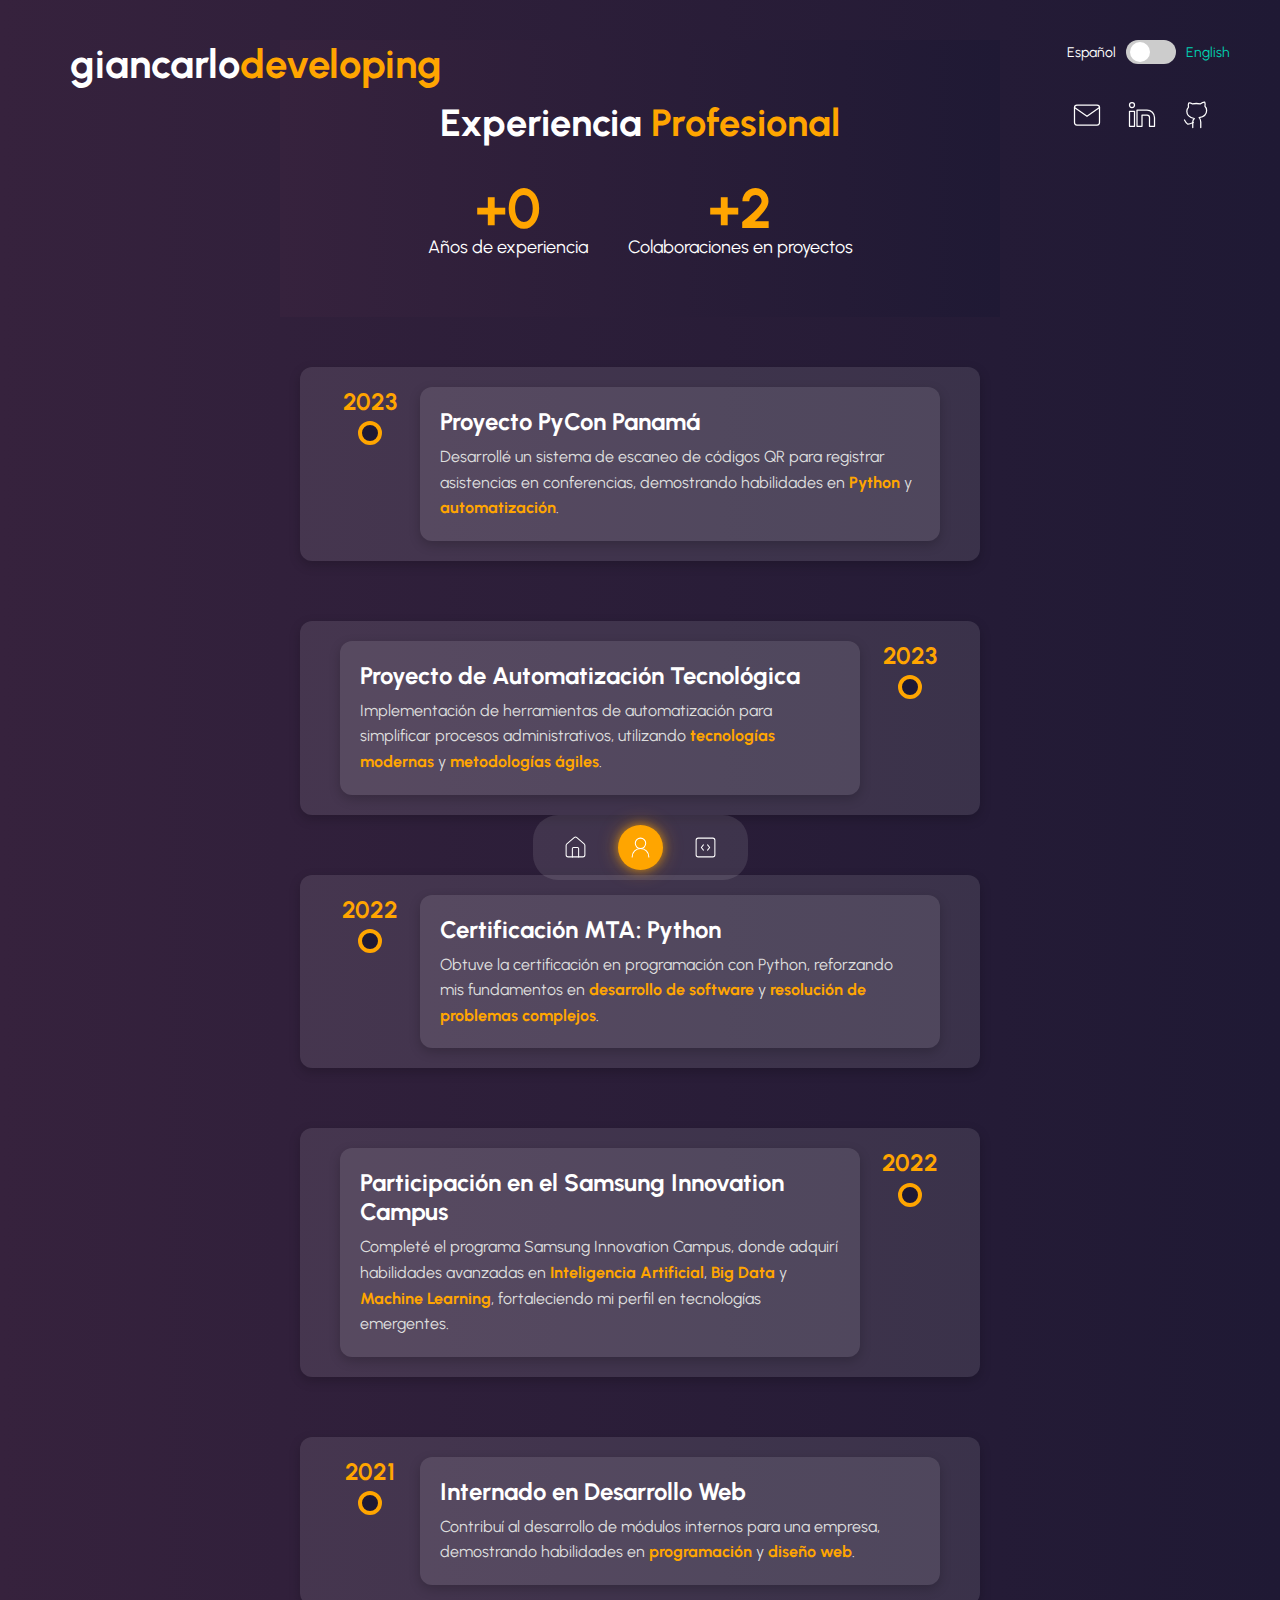
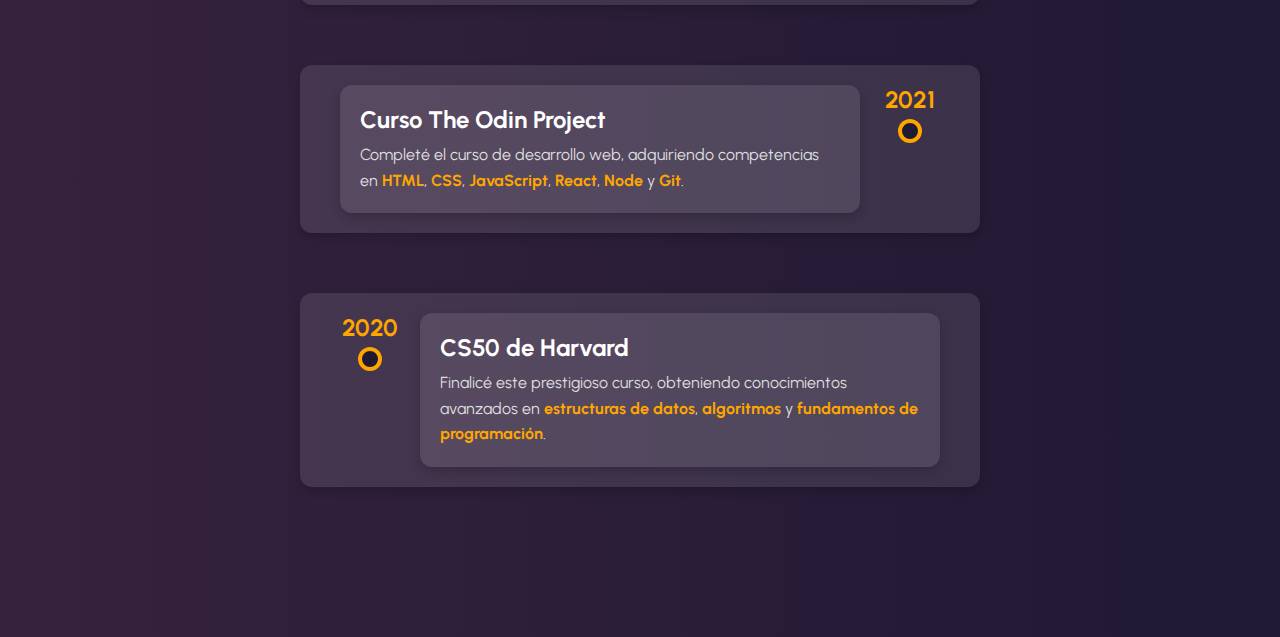
==== about.html @ 2134fd84 "portafolio completo" ====
<!DOCTYPE html>
<html lang="es">
  <head>
    <meta charset="utf-8" />
    <meta content="width=device-width, initial-scale=1.0" name="viewport" />
    <title>About | Giancarlo Santillana</title>
    <link
      href="https://fonts.googleapis.com/css2?family=Urbanist:wght@400;700&display=swap"
      rel="stylesheet"
    />
    <link href="styles.css" rel="stylesheet" />
    <style>
      .destacar-word {
        color: #ffa500;
      }
      
    </style>
  </head>
  <body>
    <!-- Encabezado -->
    <header>
      <div class="logo">
        <a class="logo-link" href="index.html">
          <span class="logo-white">giancarlo</span
          ><span class="logo-orange">developing</span>
        </a>
      </div>
      <div class="social-icons">
        <!-- Icono de Email -->
        <a href="mailto:santillanagiancarlo50@gmail.com" target="_blank">
          <svg
            fill="none"
            height="30"
            stroke="currentColor"
            stroke-linecap="round"
            stroke-linejoin="round"
            stroke-width="1"
            viewbox="0 0 24 24"
            width="30"
            xmlns="http://www.w3.org/2000/svg"
          >
            <path
              d="M4 4h16a2 2 0 0 1 2 2v12a2 2 0 0 1-2 2H4a2 2 0 0 1-2-2V6a2 2 0 0 1 2-2z"
            ></path>
            <polyline points="22,6 12,13 2,6"></polyline>
          </svg>
        </a>
        <!-- Icono de LinkedIn -->
        <a
          href="https://www.linkedin.com/in/giancarlo-santillana"
          target="_blank"
        >
          <svg
            fill="none"
            height="30"
            stroke="currentColor"
            stroke-linecap="round"
            stroke-linejoin="round"
            stroke-width="1"
            viewbox="0 0 24 24"
            width="30"
            xmlns="http://www.w3.org/2000/svg"
          >
            <path
              d="M16 8a6 6 0 0 1 6 6v7h-4v-7a2 2 0 0 0-2-2h-4v9H8V8h8z"
            ></path>
            <rect height="12" width="4" x="2" y="9"></rect>
            <circle cx="4" cy="4" r="2"></circle>
          </svg>
        </a>
        <!-- Icono de GitHub -->
        <a href="https://github.com/Giancarlo174" target="_blank">
          <svg
            fill="none"
            height="30"
            stroke="currentColor"
            stroke-linecap="round"
            stroke-linejoin="round"
            stroke-width="1"
            viewbox="0 0 24 24"
            width="30"
            xmlns="http://www.w3.org/2000/svg"
          >
            <path
              d="M15 22v-4.4a4.8 4.8 0 0 0-1.3-3.5c3-0.6 6-2.6 6-5.8 0-1.27-0.48-2.43-1.35-3.28a5.25 5.25 0 0 0-.15-3.25s-1.13-0.4-3.7 1.4a12.94 12.94 0 0 0-6.1 0C6.48 2.07 5.35 2.5 5.35 2.5a5.25 5.25 0 0 0-.15 3.25A5.25 5.25 0 0 0 3.85 9c0 3.2 3 5.2 6 5.8-0.75 0.7-1.25 1.7-1.25 2.85v4.4"
            ></path>
            <path d="M9 18c-4.51 2-5 2-7-2"></path>
          </svg>
        </a>
      </div>
      <div class="language-switch">
        <span class="spanish">Español</span>
        <label class="switch">
          <input id="language-toggle" type="checkbox" />
          <span class="slider"></span>
        </label>
        <span class="english">English</span>
      </div>
    </header>
    <!-- Contenido Principal -->
    <main class="main-content">
      <!-- Sección del encabezado -->
      <section id="about-header">
        <h1>Experiencia <span class="highlight">Profesional</span></h1>
        <div class="stats">
          <div class="stat-item">
            <span id="yearsExperience" class="stat-number">+0</span>
            <p>Años de experiencia</p>
          </div>
          <div class="stat-item">
            <span id="projects" class="stat-number">+0</span>
            <p>Colaboraciones en proyectos</p>
          </div>
        </div>
      </section>
      <!-- Línea de tiempo -->
      <section id="timeline">
        <div class="timeline-item">
          <div class="timeline-date">2023</div>
          <div class="timeline-content">
            <h2>Proyecto PyCon Panamá</h2>
            <p>
              Desarrollé un sistema de escaneo de códigos QR para registrar asistencias en conferencias, demostrando habilidades en <span class="destacar-word"><strong>Python</strong></span> y <span class="destacar-word"><strong>automatización</strong></span>.
            </p>
          </div>
        </div>
        <div class="timeline-item">
          <div class="timeline-date">2023</div>
          <div class="timeline-content">
            <h2>Proyecto de Automatización Tecnológica</h2>
            <p>
              Implementación de herramientas de automatización para simplificar procesos administrativos, utilizando <span class="destacar-word"><strong>tecnologías modernas</strong> </span> y <span class="destacar-word"><strong>metodologías ágiles</strong></span>.
            </p>
          </div>
        </div>
        <div class="timeline-item">
          <div class="timeline-date">2022</div>
          <div class="timeline-content">
            <h2>Certificación MTA: Python</h2>
            <p>
              Obtuve la certificación en programación con Python, reforzando mis fundamentos en <span class="destacar-word"><strong>desarrollo de software</strong></span> y <span class="destacar-word"><strong>resolución de problemas complejos</strong></span>.
            </p>
          </div>
        </div>
        <div class="timeline-item">
          <div class="timeline-date">2022</div>
          <div class="timeline-content">
            <h2>Participación en el Samsung Innovation Campus</h2>
            <p>
             Completé el programa Samsung Innovation Campus, donde adquirí habilidades avanzadas en <span class="destacar-word"><strong>Inteligencia Artificial</strong></span>, <span class="destacar-word"><strong>Big Data</strong></span> y <span class="destacar-word"><strong>Machine Learning</strong></span>, fortaleciendo mi perfil en tecnologías emergentes.
            </p>
          </div>
        </div>
        <div class="timeline-item">
          <div class="timeline-date">2021</div>
          <div class="timeline-content">
            <h2>Internado en Desarrollo Web</h2>
            <p>
              Contribuí al desarrollo de módulos internos para una empresa, demostrando habilidades en <span class="destacar-word"><strong>programación</strong></span> y <span class="destacar-word"><strong>diseño web</strong></span>.
            </p>
          </div>
        </div>
        <div class="timeline-item">
          <div class="timeline-date">2021</div>
          <div class="timeline-content">
            <h2>Curso The Odin Project</h2>
            <p>
              Completé el curso de desarrollo web, adquiriendo competencias en <span class="destacar-word"><strong>HTML</strong></span>, <span class="destacar-word"><strong>CSS</strong></span>, <span class="destacar-word"><strong>JavaScript</strong></span>, <span class="destacar-word"><strong>React</strong></span>, <span class="destacar-word"><strong>Node</strong></span> y <span class="destacar-word"><strong>Git</strong></span>.
            </p>
          </div>
        </div>
        <div class="timeline-item">
          <div class="timeline-date">2020</div>
          <div class="timeline-content">
            <h2>CS50 de Harvard</h2>
            <p>
              Finalicé este prestigioso curso, obteniendo conocimientos avanzados en <span class="destacar-word"><strong>estructuras de datos</strong></span>, <span class="destacar-word"><strong>algoritmos</strong></span> y <span class="destacar-word"><strong>fundamentos de programación</strong></span>.
            </p>
          </div>
        </div>
      </section>
      
    </main>
    <!-- Pie de página -->
    <footer class="navigation-icons">
      <!-- Icono de Casa -->
      <a href="index.html">
        <svg
          fill="none"
          height="25"
          stroke="#fff"
          stroke-linecap="round"
          stroke-linejoin="round"
          stroke-width="1"
          viewbox="0 0 24 24"
          width="25"
          xmlns="http://www.w3.org/2000/svg"
        >
          <path d="M15 21v-8a1 1 0 0 0-1-1h-4a1 1 0 0 0-1 1v8"></path>
          <path
            d="M3 10a2 2 0 0 1 .709-1.528l7-5.999a2 2 0 0 1 2.582 0l7 5.999A2 2 0 0 1 21 10v9a2 2 0 0 1-2 2H5a2 2 0 0 1-2-2z"
          ></path>
        </svg>
      </a>
      <!-- Icono de Persona -->
      <a href="about.html" class="active">
        <svg
          class="lucide lucide-user-round"
          fill="none"
          height="25"
          stroke="#fff"
          stroke-linecap="round"
          stroke-linejoin="round"
          stroke-width="1"
          viewbox="0 0 24 24"
          width="25"
          xmlns="http://www.w3.org/2000/svg"
        >
          <circle cx="12" cy="8" r="5"></circle>
          <path d="M20 21a8 8 0 0 0-16 0"></path>
        </svg>
      </a>
     
      <!-- Icono de Código (<> simbolizando desarrollo) -->
      <a href="projects.html">
        <svg
          class="lucide lucide-square-code"
          fill="none"
          height="25"
          stroke="#fff"
          stroke-linecap="round"
          stroke-linejoin="round"
          stroke-width="1"
          viewbox="0 0 24 24"
          width="25"
          xmlns="http://www.w3.org/2000/svg"
        >
          <path d="M10 9.5 8 12l2 2.5"></path>
          <path d="M14 9.5 16 12l-2 2.5"></path>
          <rect height="18" rx="2" width="18" x="3" y="3"></rect>
        </svg>
      </a>
    </footer>

    <!-- Script para animar números -->
    <script>
      function animateValue(id, start, end, duration) {
        const element = document.getElementById(id);
        const range = end - start;
        const stepTime = Math.abs(Math.floor(duration / range));
        let current = start;
        const increment = end > start ? 1 : -1;
        const timer = setInterval(() => {
          current += increment;
          element.textContent = `+${current}`; 
          if (current === end) {
            clearInterval(timer);
          }
        }, stepTime);
      }

      window.onload = () => {
        animateValue("yearsExperience", 0, 2, 1500);
        animateValue("projects", 0, 5, 1500);
      };
    </script>
  </body>
</html>
---- styles.css ----
/* styles.css */

* {
    margin: 0;
    padding: 0;
    box-sizing: border-box;
}

body {
    font-family: 'Urbanist', sans-serif;
    color: #fff;
    background: linear-gradient(to left, #1f1934, #36223D); /* Agrega un color un poco más claro a la derecha */
    display: flex;
    flex-direction: column;
    align-items: center;
    justify-content: center;
    min-height: 100vh;
    overflow: hidden;
    overflow-y: auto;
}

/* Header styles */
header {
    position: absolute;
    top: 20px;
    width: 100%;
    display: flex;
    justify-content: space-between;
    padding: 0 50px;
}

.logo {
    font-size: 40px; /* Ajusta el tamaño del logo */
    font-weight: bold;
    display: flex;
    align-items: center;
    margin: 20px 20px;
}

.logo-white {
    color: #ffffff; /* Blanco */
}

.logo-orange {
    color: #ffa500; /* Naranja */
}

.logo-link {
    text-decoration: none; /* Elimina el subrayado */
    color: inherit; /* Mantiene el color de los textos dentro del logo */
}

.logo-link:hover {
    opacity: 0.8; /* Opcional: un pequeño efecto al pasar el mouse */
}


/* Background Decoration */
body::before {
    content: "";
    position: absolute;
    top: 0;
    left: 0;
    width: 100%;
    height: 100%;
    background-image: url('path/to/your/background.png'); /* Imagen de fondo decorativo */
    background-size: cover;
    opacity: 0.1;
    pointer-events: none;
}

/* Profile image and animation container */
.profile-container {
    display: flex;
    align-items: center;
    gap: 50px;
    margin-top: 30px; /* Ajustado para dar más espacio */
}

.profile-image {
    width: 220px;
    height: 220px;
    border-radius: 50%;
    overflow: hidden;
    border: 4px solid #ffa500;
}

.profile-image img {
    width: 100%;
    height: 100%;
    object-fit: cover;
    border-radius: 50%;
}

.main-text {
    max-width: 600px;
    text-align: center;
    margin: auto;
    display: flex;
    flex-direction: column;
    align-items: center;
}

.main-text h1 {
    font-size: 40px;
    line-height: 1.2; /* Asegura que las líneas estén más cerca */
    margin-bottom: 15px;

}

.main-text h1 span {
    color: #ffa500;
}

.main-text p {
    margin-top: 15px;
    font-size: 20px;
    line-height: 1.5;
    max-width: 450px;
    text-align: center; /* Centra el párrafo */
}

.buttons {
    margin-top: 50px;
}

/* Ajustar margen entre botones */
.buttons a {
    margin-right: 20px; /* Espacio entre botones */
}

/* Estilo general para botones */
.btn {
    text-decoration: none;
    padding: 12px 35px; /* Padding unificado */
    font-size: 18px;
    border-radius: 10px;
    font-weight: bold;
    transition: background-color 0.3s ease, color 0.3s ease, box-shadow 0.3s ease;
    box-shadow: 0 4px 10px rgba(0, 0, 0, 0.1); /* Sombra */
}

/* Estilo para el botón de "My projects" */
.btn-projects {
    color: #ffffff;
    border: 2px solid #ffffff;
    background-color: transparent;
    padding: 10px 30px;
    font-weight: bold;
    transition: background-color 0.3s ease, color 0.3s ease, box-shadow 0.3s ease;
}

.btn-projects:hover {
    color: #1f1934;
    background-color: #ffffff; /* Fondo blanco al hacer hover */
    box-shadow: 0 0 15px rgba(255, 255, 255, 0.6); /* Efecto de resplandor */
}

/* Estilo para el botón de "Contact me" */
.btn-contact {
    color: #ffa500;
    border: 2px solid #ffa500;
    background-color: transparent;
    padding: 10px 30px;
    font-weight: bold;
    transition: background-color 0.3s ease, color 0.3s ease, box-shadow 0.3s ease;
}

.btn-contact:hover {
    color: #1f1934;
    background-color: #ffa500; /* Fondo naranja al hacer hover */
    box-shadow: 0 0 15px rgba(255, 165, 0, 0.6); /* Efecto de resplandor en naranja */
}




/* Estilos para los iconos de navegación */
.navigation-icons {
    position: fixed;
    bottom: 20px;
    width: auto;
    padding: 10px 20px;
    display: flex;
    justify-content: center;
    gap: 20px;
    background-color: rgba(255, 255, 255, 0.1); /* Fondo semitransparente */
    border-radius: 25px;
    transition: background-color 0.3s;
}

.navigation-icons a {
    color: #ffffff;
    font-size: 24px; 
    text-decoration: none;
    display: flex;
    align-items: center;
    justify-content: center;
    padding: 10px;
    border-radius: 50%;
    transition: box-shadow 0.3s ease, background-color 0.3s ease;
}

/* Efecto de resplandor naranja en el icono activo */
.navigation-icons a.active,
.navigation-icons a:hover {
    background-color: #ffa500; /* Fondo naranja */
    color: #1f1934; /* Color del icono en el fondo naranja */
    box-shadow: 0 0 10px rgba(255, 165, 0, 0.6), 0 0 20px rgba(255, 165, 0, 0.4);
}

.social-icons {
    display: flex;
    gap: 25px; /* Espacio entre los iconos */
    position: absolute;
    right: 68px; /* Ajusta el espacio desde el borde derecho */
    top: 80px; /* Ajusta el espacio desde el borde superior */
}

.social-icons a {
    font-size: 24px;
    text-decoration: none;
    color: #fff;
    transition: color 0.3s ease, filter 0.3s ease;
}

.social-icons a:hover {
    color: #ffa500; /* Cambia el color del ícono al naranja */
    filter: drop-shadow(0 0 5px rgba(255, 165, 0, 0.6)) drop-shadow(0 0 10px rgba(255, 165, 0, 0.4)); /* Resplandor sin fondo */
}


#particles-js {
    position: absolute;
    width: 100%;
    height: 100%;
    z-index: -1;
    top: 0;
    left: 0;
}


/* Estilo de texto dinámico */
#dynamic-text.highlight {
    color: #ffa500;
    border-right: 2px solid #ffa500;
    animation: blink 0.7s steps(2, start) infinite;
    display: inline-block; /* Asegura que el texto dinámico esté alineado */
}

/* Efecto de parpadeo del cursor */
@keyframes blink {
    from { border-color: #ffa500; }
    to { border-color: transparent; }
}

/* Contenedor del interruptor */
.language-switch {
  position: absolute;
  top: 20px; /* Ajusta según sea necesario */
  right: 50px; /* Ajusta según sea necesario */
  display: flex;
  align-items: center;
  gap: 10px;
  font-size: 14px;
  color: #00d1b2; /* Color del texto */
}

.language-switch .spanish{
    color: #fff; /* Color del texto en español */
}


/* Estilos del interruptor */
.switch {
  position: relative;
  display: inline-block;
  width: 50px;
  height: 24px;
}

.switch input {
  opacity: 0;
  width: 0;
  height: 0;
}

.slider {
  position: absolute;
  cursor: pointer;
  top: 0;
  left: 0;
  right: 0;
  bottom: 0;
  background-color: #ccc;
  transition: .4s;
  border-radius: 24px;
}

.slider:before {
  position: absolute;
  content: "";
  height: 20px;
  width: 20px;
  left: 4px;
  bottom: 2px;
  background-color: white;
  transition: .4s;
  border-radius: 50%;
}

input:checked + .slider {
  background-color: #00d1b2;
}

input:checked + .slider:before {
  transform: translateX(26px);
}

/* ---- Ajustes para la página About Me ---- */


/* Sección del encabezado */
#about-header {
    display: flex;
    flex-direction: column;
    align-items: center;
    text-align: center;
    padding: 60px 20px 30px;
    background: linear-gradient(to left, #1f1934, #36223D);
    color: #fff;
}

#about-header h1 {
    font-size: 38px;
    margin-bottom: 20px;
}

#about-header h1 .highlight {
    color: #ffa500;
}

.stats {
    display: flex;
    justify-content: center;
    align-items: center; /* Centra verticalmente todo */
    gap: 40px; /* Espacio entre columnas */
    margin-top: 15px;
}

.stat-item p {
    font-size: 18px;
    margin: 0;
    text-align: center;
    line-height: 1.2;
    height: 50px; /* Fija la altura para igualar todos los textos */
}



.stat-item {
    background: transparent;
    border: none;
}



.stat-number {
    font-size: 56px;
    font-weight: bold;
    color: #ffa500;
    line-height: 1; /* Asegura que la altura de línea no cause desajustes */
}

.stat-number {
    background: none;
}


.stat-item p {
    font-size: 18px;
    margin: 0;
    text-align: center;
    line-height: 1.2; /* Espaciado controlado */
}




/* Línea de tiempo */
#timeline {
    position: relative;
    padding: 40px 20px;
    max-width: 800px;
    margin: 0 auto;
}



.timeline-item {
    display: flex;
    align-items: flex-start;
    margin-bottom: 50px;
    position: relative;
    flex-wrap: wrap; /* Para pantallas pequeñas */
}

.timeline-item:nth-child(even) {
    flex-direction: row-reverse;
}

.timeline-item .timeline-date {
    flex: 0 0 80px;
    text-align: center;
    font-size: 22px;
    color: #ffa500;
    font-weight: bold;
    position: relative;
}



.timeline-item .timeline-content {
    background: rgba(255, 255, 255, 0.1);
    padding: 20px;
    border-radius: 12px;
    flex: 1;
    position: relative;
    box-shadow: 0px 4px 12px rgba(0, 0, 0, 0.2);
    margin: 0 20px;
}

.timeline-item:nth-child(even) .timeline-content {
    margin-right: 0;
}

.timeline-item:nth-child(odd) .timeline-content {
    margin-left: 0;
}

.timeline-item .timeline-content h2 {
    font-size: 24px;
    margin-bottom: 8px;
    color: #fff;
}

.timeline-item .timeline-content p {
    font-size: 16px;
    color: #ddd;
    line-height: 1.6;
}


.stat-number {
    background: none; /* Elimina cualquier fondo */
}


/* Responsividad */
@media (max-width: 768px) {
    .stats {
        flex-direction: column;
        gap: 20px;
    }

    #timeline {
        padding: 30px 15px;
    }

    .timeline-item {
        flex-direction: column;
        align-items: center;
        text-align: center;
        margin-bottom: 30px;
    }

    .timeline-item .timeline-content {
        margin: 15px 0;
    }

    #timeline::before {
        left: 50%;
    }

    .stat-item {
        min-width: 100%; /* Ocupa todo el ancho */
        padding: 10px; /* Añade espacio interno */
    }
}

/* --- Estilos mejorados para la Línea de Tiempo --- */
#timeline {
    position: relative;
    padding: 50px 20px;
    max-width: 800px;
    margin: 0 auto;
}



.timeline-item {
    display: flex;
    align-items: flex-start;
    margin-bottom: 60px;
    position: relative;
    flex-wrap: wrap; /* Para pantallas pequeñas */
    padding: 20px;
    border-radius: 12px;
    background-color: rgba(255, 255, 255, 0.1);
    box-shadow: 0px 4px 12px rgba(0, 0, 0, 0.2);
}

.timeline-item:nth-child(even) {
    flex-direction: row-reverse;
}

.timeline-item .timeline-date {
    flex: 0 0 100px;
    text-align: center;
    font-size: 24px;
    color: #ffa500;
    font-weight: bold;
    position: relative;
}

.timeline-item .timeline-date::after {
    content: '';
    position: absolute;
    top: 160%;
    left: 50%;
    transform: translate(-50%, -50%);
    width: 16px;
    height: 16px;
    background: #1f1934;
    border: 4px solid #ffa500;
    border-radius: 50%;
    z-index: 1;
}

.timeline-item .timeline-content {
    flex: 1;
    padding: 20px;
    text-align: left;
}

.timeline-item h2 {
    font-size: 22px;
    color: #fff;
    margin-bottom: 10px;
}

.timeline-item p {
    font-size: 16px;
    color: #ddd;
}

/* Responsividad para la línea de tiempo */
@media (max-width: 768px) {
    #timeline::before {
        left: 20px; /* Línea ajustada a la izquierda */
    }

    .timeline-item {
        flex-direction: column;
        align-items: flex-start;
        padding-left: 40px;
    }

    .timeline-item:nth-child(even) {
        flex-direction: column; /* Mismo orden para todos en móvil */
    }

    .timeline-item .timeline-date {
        text-align: left;
        padding-left: 10px;
    }
}

.main-content {
    padding: 40px;
    max-width: 800px;
    margin: 0 auto;
}
































/* ---- Ajustes para la página Projects ---- */

/* Sección de proyectos */
#projects {
    text-align: center;
    padding: 50px 20px;
}

#projects h1 {
    font-size: 40px;
    color: #fff;
    margin-bottom: 40px;
}

#projects .highlight {
    color: #ffa500; /* Color naranja para resaltar "Projects" */
}

/* Grid de proyectos */
.project-grid {
    display: flex;
    flex-wrap: wrap;
    justify-content: flex-start; /* Alinea los elementos hacia la izquierda */
    gap: 30px; /* Espaciado entre las tarjetas */
}



/* Tarjeta de proyecto */
/* Tarjeta de proyecto */
.project-card {
    background: rgba(255, 255, 255, 0.1);
    padding: 20px;
    border-radius: 12px;
    box-shadow: 0 4px 12px rgba(0, 0, 0, 0.2);
    text-align: center;
    color: #fff;
    width: 300px; /* Ancho fijo para las tarjetas */
    box-sizing: border-box; /* Asegura que el padding no afecte el ancho total */
}
.project-card {
    width: 300px; /* Fija el ancho */
    margin: 0; /* Elimina márgenes automáticos */
}
/* Tarjeta específica */
.project-card:nth-child(3) {
    margin-left: 0; /* Asegura que esté alineada a la izquierda */
    margin-top: 30px; /* Añade espacio entre la tarjeta superior */
}



/* Efecto hover en la tarjeta */
.project-card {
    transition: transform 0.3s ease, box-shadow 0.3s ease;
}


.project-card img {
    width: 100%;
    height: auto; /* Ajusta la altura automáticamente */
    max-height: 200px; /* Establece una altura máxima si es necesario */
    object-fit: cover;
    border-radius: 12px;
}


.project-card h2 {
    font-size: 22px;
    margin-bottom: 10px;
}

.project-card p {
    font-size: 16px;
    margin-bottom: 20px;
}

/* Botones */
.project-buttons a {
    display: inline-block;
    text-decoration: none;
    margin: 10px 5px; /* Ajusta los márgenes para centrar mejor */
    padding: 10px 20px;
    border-radius: 5px;
    font-weight: bold;
    font-size: 14px;
    transition: background-color 0.3s ease, transform 0.3s ease;
}

/* Estilos de botones específicos */
.btn-github {
    background-color: #24292e;
    color: #fff;
}

.btn-demo {
    background-color: #ffa500;
    color: #1f1934;
}

.btn-linkedin {
    background-color: #0a66c2;
    color: #fff;
}

/* Efecto hover en botones */
.project-buttons a:hover {
    background-color: #fff; /* Fondo blanco al hacer hover */
    color: #1f1934; /* Texto oscuro */
    transform: translateY(-3px);
}


.languages {
    display: flex;
    justify-content: center;
    gap: 10px;
    margin: 10px 0;
}

.languages img {
    width: 30px;
    height: 30px;
}

/* Efecto hover en la carta */
.project-card:hover {
    transform: translateY(-10px);
    box-shadow: 0 10px 30px rgba(0, 0, 0, 0.5);
    border: 2px solid #ffa500; /* Agrega un borde naranja al hacer hover */
}

/* Responsividad */
@media (max-width: 768px) {
    .project-grid {
        flex-direction: column;
        align-items: center; /* Centra las tarjetas verticalmente */
    }


    .project-card {
        padding: 15px;
    }
}
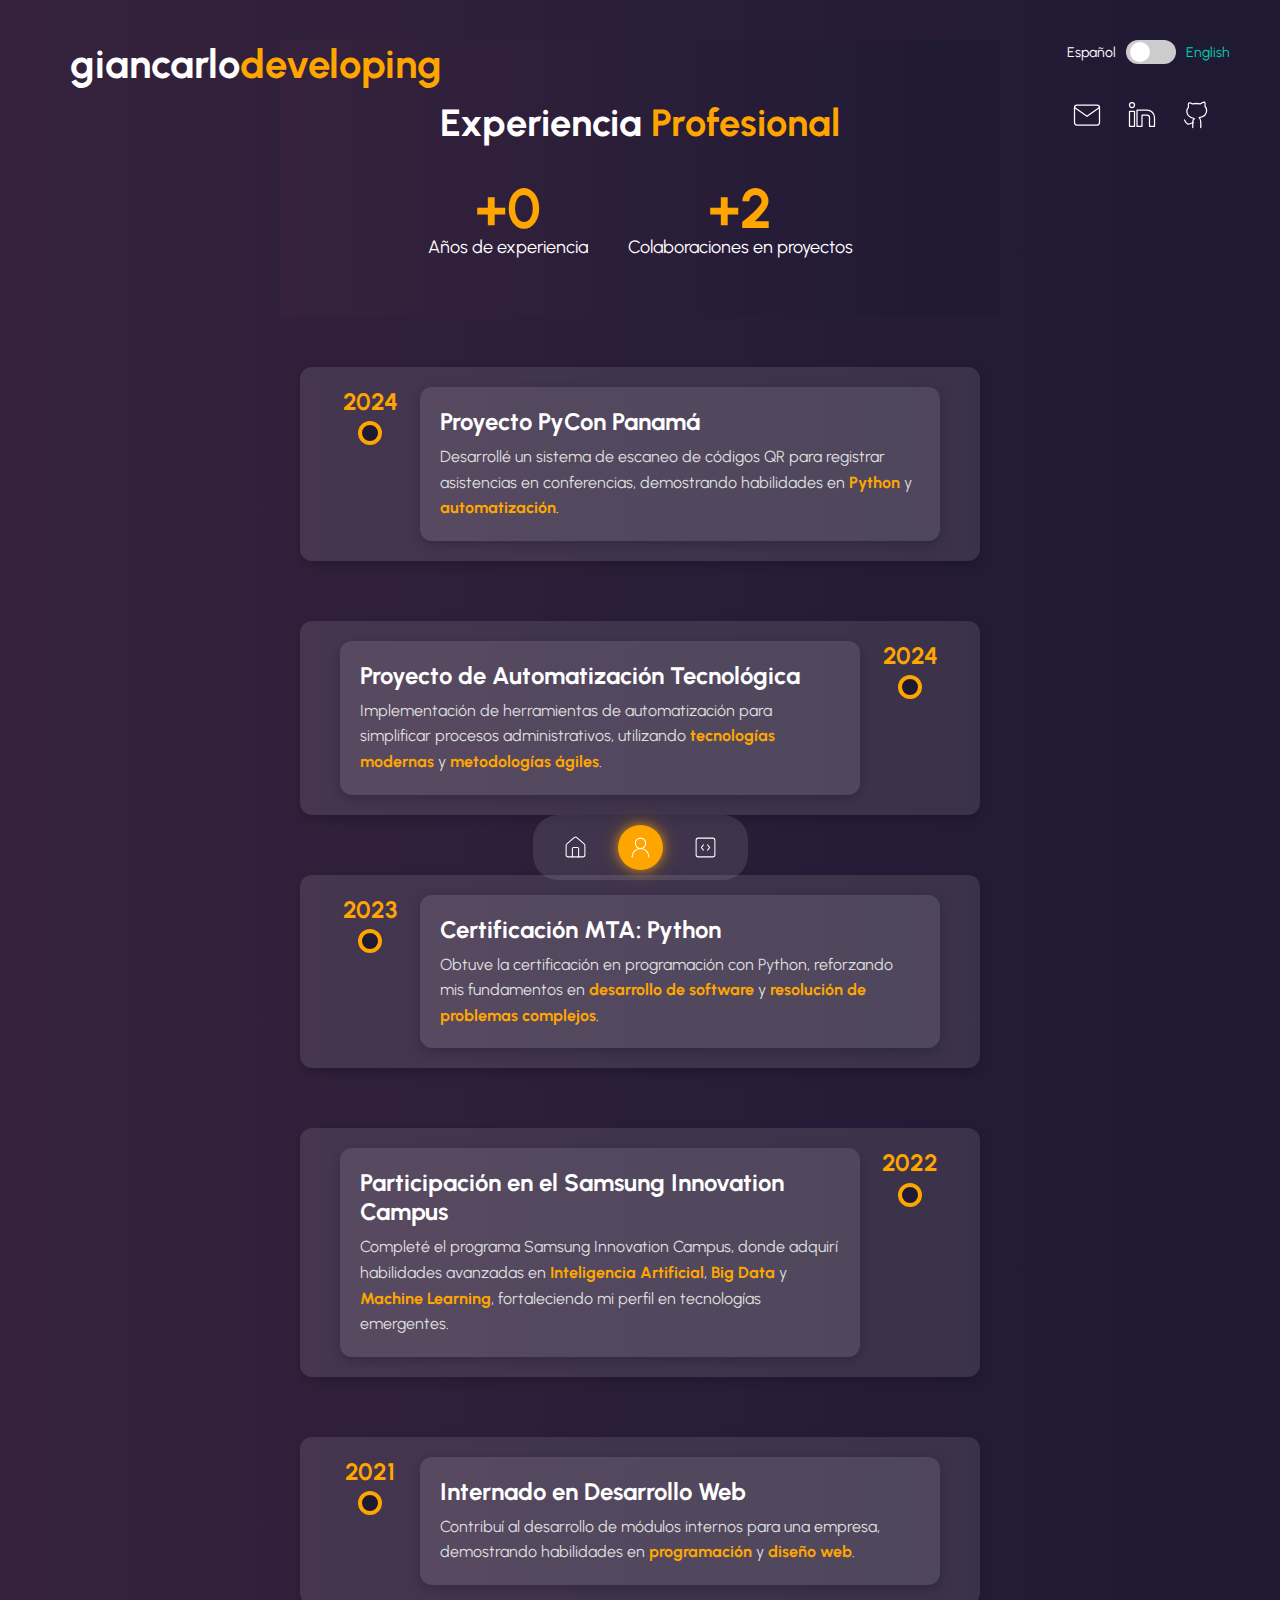
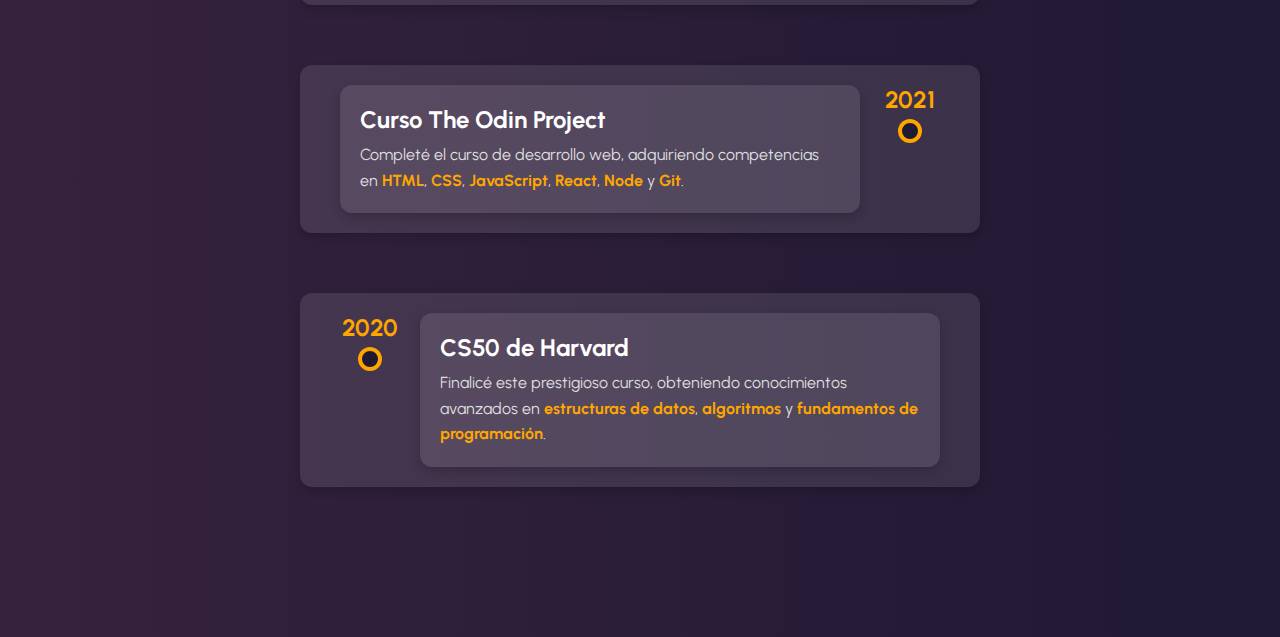
==== commit 6c506b58: "Colocando las fechas del timeline correctamente" ====
--- a/about.html
+++ b/about.html
@@ -116,25 +116,25 @@
       <!-- Línea de tiempo -->
       <section id="timeline">
         <div class="timeline-item">
+          <div class="timeline-date">2024</div>
+          <div class="timeline-content">
+            <h2>Proyecto PyCon Panamá</h2>
+            <p>
+              Desarrollé un sistema de escaneo de códigos QR para registrar asistencias en conferencias, demostrando habilidades en <span class="destacar-word"><strong>Python</strong></span> y <span class="destacar-word"><strong>automatización</strong></span>.
+            </p>
+          </div>
+        </div>
+        <div class="timeline-item">
+          <div class="timeline-date">2024</div>
+          <div class="timeline-content">
+            <h2>Proyecto de Automatización Tecnológica</h2>
+            <p>
+              Implementación de herramientas de automatización para simplificar procesos administrativos, utilizando <span class="destacar-word"><strong>tecnologías modernas</strong> </span> y <span class="destacar-word"><strong>metodologías ágiles</strong></span>.
+            </p>
+          </div>
+        </div>
+        <div class="timeline-item">
           <div class="timeline-date">2023</div>
-          <div class="timeline-content">
-            <h2>Proyecto PyCon Panamá</h2>
-            <p>
-              Desarrollé un sistema de escaneo de códigos QR para registrar asistencias en conferencias, demostrando habilidades en <span class="destacar-word"><strong>Python</strong></span> y <span class="destacar-word"><strong>automatización</strong></span>.
-            </p>
-          </div>
-        </div>
-        <div class="timeline-item">
-          <div class="timeline-date">2023</div>
-          <div class="timeline-content">
-            <h2>Proyecto de Automatización Tecnológica</h2>
-            <p>
-              Implementación de herramientas de automatización para simplificar procesos administrativos, utilizando <span class="destacar-word"><strong>tecnologías modernas</strong> </span> y <span class="destacar-word"><strong>metodologías ágiles</strong></span>.
-            </p>
-          </div>
-        </div>
-        <div class="timeline-item">
-          <div class="timeline-date">2022</div>
           <div class="timeline-content">
             <h2>Certificación MTA: Python</h2>
             <p>
